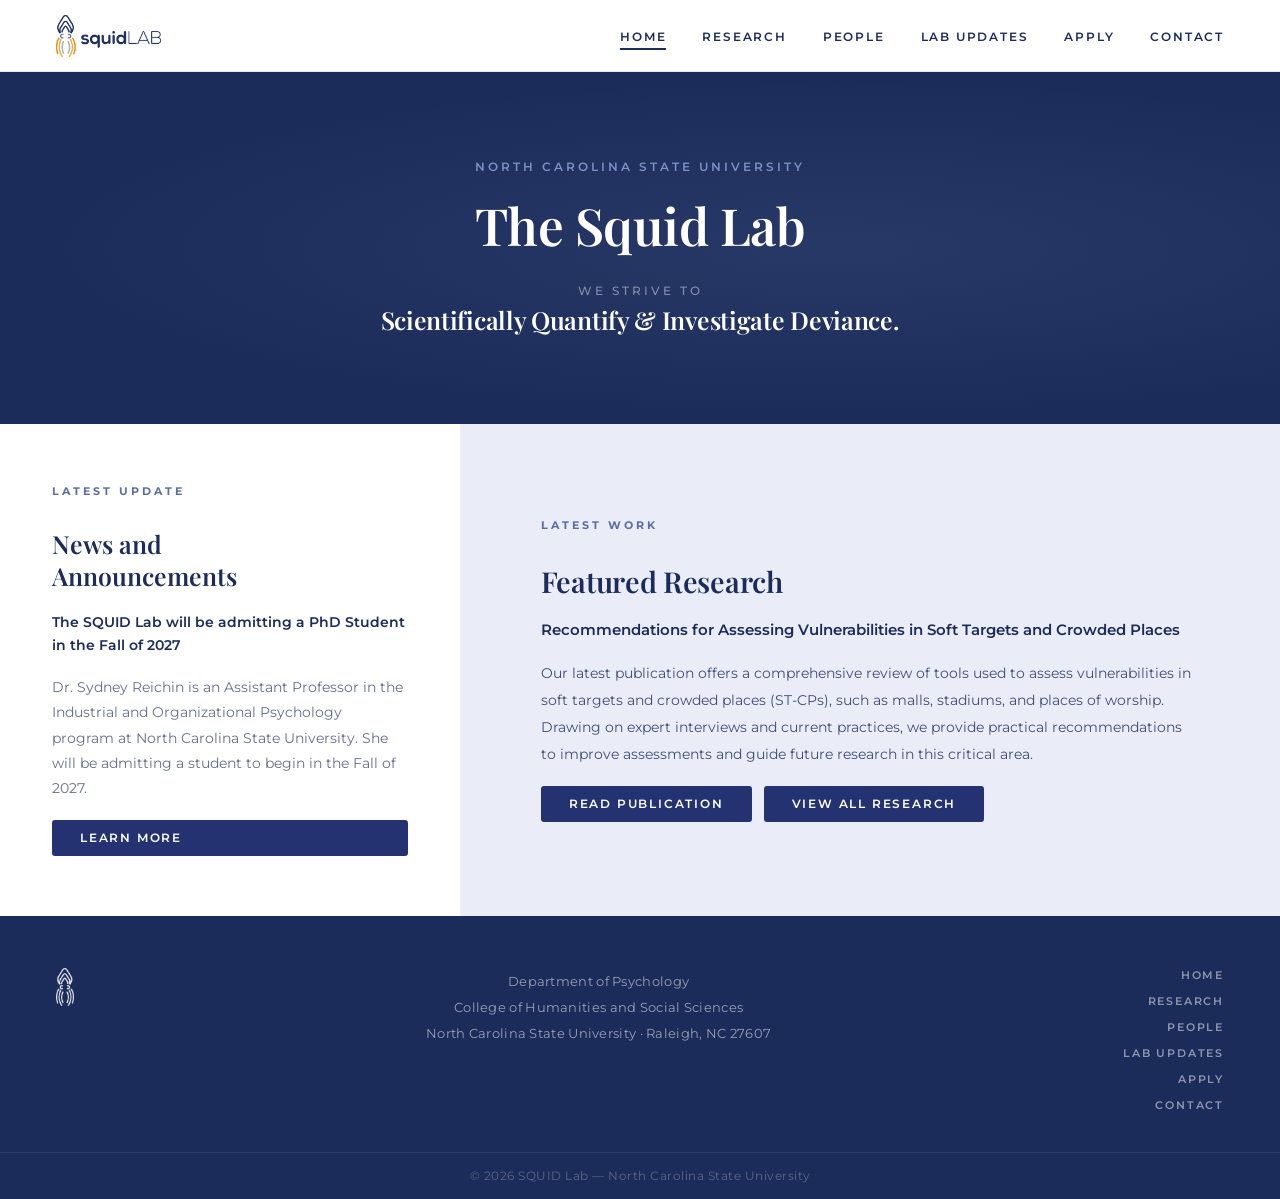
==== index.html @ 17d3351f "Elevate hero tagline: split-weight treatment with lead-in and bold statement Co-Authored-By: Claude " ====
<!DOCTYPE html>
<html lang="en">
<head>
  <meta charset="UTF-8" />
  <meta name="viewport" content="width=device-width, initial-scale=1.0" />
  <title>SQUID Lab</title>
  <link rel="stylesheet" href="css/style.css" />
</head>
<body>

  <!-- ── NAV ── -->
  <nav>
    <a href="index.html" class="nav-logo">
      <img src="files/logo-color.png" alt="SQUID Lab" class="nav-logo-img" />
    </a>
    <div class="hamburger" id="hamburger" onclick="toggleNav()">
      <span></span><span></span><span></span>
    </div>
    <ul class="nav-links" id="navLinks">
      <li><a href="index.html" class="active">Home</a></li>
      <li><a href="research.html">Research</a></li>
      <li><a href="people.html">People</a></li>
      <li><a href="updates.html">Lab Updates</a></li>
      <li><a href="application.html">Apply</a></li>
      <li><a href="contact.html">Contact</a></li>
    </ul>
  </nav>

  <!-- ── HERO ── -->
  <section class="hero">
    <div class="hero-content">
      <span class="hero-label">North Carolina State University</span>
      <h1>The Squid Lab</h1>
      <p class="hero-tagline"><span class="tagline-lead">We strive to</span><span class="tagline-statement">Scientifically Quantify &amp; Investigate Deviance.</span></p>
    </div>
  </section>

  <!-- ── NEWS + FEATURED RESEARCH ── -->
  <section class="home-split">

    <!-- News -->
    <div class="home-news">
      <span class="section-label">Latest Update</span>
      <h2>News and<br>Announcements</h2>

      <p class="ann-title">The SQUID Lab will be admitting a PhD Student in the Fall of 2027</p>

      <p class="ann-body">Dr. Sydney Reichin is an Assistant Professor in the Industrial and Organizational Psychology program at North Carolina State University. She will be admitting a student to begin in the Fall of 2027.</p>

      <a href="updates.html" class="btn btn-dark">Learn More</a>
    </div>

    <!-- Featured Research -->
    <div class="home-featured">
      <span class="section-label">Latest Work</span>
      <h2>Featured Research</h2>
      <h3>Recommendations for Assessing Vulnerabilities in Soft Targets and Crowded Places</h3>
      <p>Our latest publication offers a comprehensive review of tools used to assess vulnerabilities in soft targets and crowded places (ST-CPs), such as malls, stadiums, and places of worship. Drawing on expert interviews and current practices, we provide practical recommendations to improve assessments and guide future research in this critical area.</p>
      <div class="btn-group">
        <a href="https://www.tandfonline.com/doi/abs/10.1080/1057610X.2025.2488285" target="_blank" rel="noopener" class="btn btn-dark">Read Publication</a>
        <a href="research.html" class="btn btn-dark">View All Research</a>
      </div>
    </div>

  </section>

  <footer>
    <div class="footer-inner">
      <div class="footer-logo-wrap">
        <img src="files/logo-white.png" alt="SQUID Lab" />
      </div>
      <div class="footer-col-center">
        <p>Department of Psychology</p>
        <p>College of Humanities and Social Sciences</p>
        <p>North Carolina State University &middot; Raleigh, NC 27607</p>
      </div>
      <nav class="footer-nav">
        <a href="index.html">Home</a>
        <a href="research.html">Research</a>
        <a href="people.html">People</a>
        <a href="updates.html">Lab Updates</a>
        <a href="application.html">Apply</a>
        <a href="contact.html">Contact</a>
      </nav>
    </div>
    <div class="footer-bottom">
      <p>© 2026 SQUID Lab &mdash; North Carolina State University</p>
    </div>
  </footer>

  <script>
    function toggleNav() {
      document.getElementById('navLinks').classList.toggle('open');
    }
  </script>
</body>
</html>
---- css/style.css ----
@import url('https://fonts.googleapis.com/css2?family=Montserrat:ital,wght@0,300;0,400;0,500;0,600;0,700;0,800;1,300&family=Playfair+Display:wght@400;500;600;700&display=swap');

:root {
  --dark-navy:        #1c2c5a;
  --medium-navy:      #243272;
  --slate-blue:       #5c6ea0;
  --periwinkle:       #8ca0d8;
  --light-periwinkle: #b0bfe4;
  --very-light:       #eaecf8;
  --amber:            #c8891a;
  --orange:           #b85420;
  --off-white:        #f7f8fc;
  --white:            #ffffff;
  --serif:            'Playfair Display', Georgia, serif;
  --sans:             'Montserrat', sans-serif;
}

* { margin: 0; padding: 0; box-sizing: border-box; }
html { scroll-behavior: smooth; }

body {
  font-family: var(--sans);
  color: var(--dark-navy);
  -webkit-font-smoothing: antialiased;
}

/* ══════════════════════════════
   NAV
══════════════════════════════ */

body > nav {
  background: white;
  padding: 0 56px;
  display: flex;
  align-items: center;
  justify-content: space-between;
  height: 72px;
  position: sticky;
  top: 0;
  z-index: 200;
  border-bottom: 1px solid rgba(28,44,90,0.09);
}

.nav-logo {
  display: flex;
  align-items: center;
  text-decoration: none;
}

.nav-links {
  display: flex;
  gap: 36px;
  list-style: none;
  align-items: center;
}

.nav-links a {
  text-decoration: none;
  font-size: 0.72rem;
  font-weight: 600;
  letter-spacing: 1.8px;
  text-transform: uppercase;
  color: var(--dark-navy);
  padding-bottom: 4px;
  border-bottom: 2px solid transparent;
  transition: color 0.2s, border-color 0.2s;
}

.nav-links a:hover { color: var(--slate-blue); border-bottom-color: var(--slate-blue); }
.nav-links a.active { border-bottom-color: var(--dark-navy); }

.hamburger {
  display: none;
  flex-direction: column;
  gap: 5px;
  cursor: pointer;
  padding: 4px;
}

.hamburger span {
  display: block;
  width: 22px;
  height: 2px;
  background: var(--dark-navy);
  border-radius: 2px;
}

/* ══════════════════════════════
   SHARED UTILITIES
══════════════════════════════ */

.section-label {
  display: block;
  font-size: 0.68rem;
  font-weight: 700;
  letter-spacing: 3px;
  text-transform: uppercase;
  color: var(--slate-blue);
  margin-bottom: 12px;
}

.btn {
  display: inline-block;
  padding: 11px 28px;
  font-family: var(--sans);
  font-size: 0.74rem;
  font-weight: 600;
  letter-spacing: 1.8px;
  text-transform: uppercase;
  text-decoration: none;
  cursor: pointer;
  border: none;
  border-radius: 3px;
  transition: transform 0.18s, opacity 0.18s, background 0.18s;
}

.btn:hover { transform: translateY(-2px); opacity: 0.88; }

.btn-outline-white {
  border: 1.5px solid rgba(255,255,255,0.6);
  color: white;
  background: transparent;
  border-radius: 3px;
}

.btn-outline-white:hover { background: rgba(255,255,255,0.1); opacity: 1; }

.btn-dark  { background: var(--medium-navy); color: white; }
.btn-slate { background: var(--slate-blue);  color: white; }
.btn-navy  { background: var(--dark-navy);   color: white; }

.btn-group { display: flex; gap: 12px; flex-wrap: wrap; }

/* ══════════════════════════════
   FOOTER
══════════════════════════════ */

footer { background: var(--dark-navy); }

.footer-inner {
  display: flex;
  align-items: flex-start;
  justify-content: space-between;
  padding: 52px 56px 40px;
  gap: 40px;
  border-bottom: 1px solid rgba(255,255,255,0.08);
}

.footer-logo-wrap img { height: 38px; width: auto; opacity: 0.88; }

.footer-col-center { text-align: center; }

.footer-col-center p {
  color: rgba(255,255,255,0.55);
  font-size: 0.82rem;
  line-height: 2;
  letter-spacing: 0.3px;
}

.footer-nav {
  display: flex;
  flex-direction: column;
  gap: 12px;
  align-items: flex-end;
}

.footer-nav a {
  color: rgba(255,255,255,0.5);
  font-size: 0.7rem;
  font-weight: 600;
  letter-spacing: 1.8px;
  text-transform: uppercase;
  text-decoration: none;
  transition: color 0.18s;
}

.footer-nav a:hover { color: var(--periwinkle); }

.footer-bottom {
  text-align: center;
  padding: 16px 56px;
  color: rgba(255,255,255,0.28);
  font-size: 0.72rem;
  letter-spacing: 0.5px;
}

/* ══════════════════════════════
   HOME — HERO
══════════════════════════════ */

.hero {
  background: var(--dark-navy);
  min-height: 340px;
  display: flex;
  align-items: center;
  justify-content: center;
  padding: 88px 40px;
  position: relative;
  overflow: hidden;
}

.hero::before {
  content: '';
  position: absolute;
  inset: 0;
  background: radial-gradient(ellipse at 65% 50%, rgba(140,160,216,0.1) 0%, transparent 68%);
  pointer-events: none;
}

.hero-content {
  text-align: center;
  max-width: 700px;
  position: relative;
  z-index: 1;
}

.hero-label {
  display: block;
  font-size: 0.72rem;
  font-weight: 600;
  letter-spacing: 3px;
  text-transform: uppercase;
  color: var(--periwinkle);
  opacity: 0.85;
  margin-bottom: 22px;
}

.hero-content h1 {
  font-family: var(--serif);
  color: white;
  font-size: 3.2rem;
  font-weight: 600;
  line-height: 1.15;
  margin-bottom: 28px;
  letter-spacing: -0.5px;
}

.hero-divider {
  width: 48px;
  height: 1px;
  background: var(--periwinkle);
  margin: 0 auto 28px;
  opacity: 0.5;
}

.hero-tagline {
  margin-top: 24px;
  display: flex;
  flex-direction: column;
  align-items: center;
  gap: 6px;
}

.tagline-lead {
  font-size: 0.78rem;
  font-weight: 500;
  letter-spacing: 3px;
  text-transform: uppercase;
  color: rgba(255,255,255,0.45);
}

.tagline-statement {
  font-family: var(--serif);
  font-size: 1.55rem;
  font-weight: 600;
  color: white;
  letter-spacing: -0.3px;
  line-height: 1.3;
}

.squid-letter {
  color: var(--amber);
  font-weight: 700;
}

/* ── HOME SPLIT ── */

.home-split { display: flex; min-height: 420px; }

.home-news {
  background: white;
  color: var(--dark-navy);
  width: 36%;
  padding: 60px 52px;
  display: flex;
  flex-direction: column;
  gap: 18px;
  border-right: 1px solid rgba(28,44,90,0.07);
}

.home-news-logo { margin-bottom: 6px; }

.home-news h2 {
  font-family: var(--serif);
  font-size: 1.55rem;
  font-weight: 600;
  line-height: 1.3;
  color: var(--dark-navy);
}

.home-news .ann-label {
  font-size: 0.68rem;
  font-weight: 700;
  letter-spacing: 2.5px;
  text-transform: uppercase;
  color: var(--slate-blue);
  margin-bottom: -6px;
}

.home-news .ann-title {
  font-size: 0.9rem;
  font-weight: 600;
  line-height: 1.6;
  color: var(--dark-navy);
}

.home-news .ann-body {
  font-size: 0.86rem;
  line-height: 1.85;
  opacity: 0.68;
  color: var(--dark-navy);
}

.home-featured {
  background: var(--very-light);
  width: 64%;
  padding: 60px 80px;
  display: flex;
  flex-direction: column;
  gap: 18px;
  justify-content: center;
}

.home-featured h2 {
  font-family: var(--serif);
  font-size: 1.8rem;
  font-weight: 600;
  color: var(--dark-navy);
  letter-spacing: -0.3px;
}

.home-featured h3 {
  font-size: 0.96rem;
  font-weight: 600;
  color: var(--dark-navy);
  line-height: 1.55;
}

.home-featured p {
  font-size: 0.9rem;
  color: var(--dark-navy);
  line-height: 1.88;
  opacity: 0.82;
}

/* ══════════════════════════════
   PAGE BANNERS
══════════════════════════════ */

.page-banner {
  padding: 76px 40px;
  text-align: center;
  position: relative;
  overflow: hidden;
}

.page-banner::after {
  content: attr(data-word);
  position: absolute;
  font-family: var(--serif);
  font-size: 11rem;
  font-weight: 700;
  color: rgba(255,255,255,0.07);
  bottom: -20px;
  right: -10px;
  line-height: 1;
  user-select: none;
  pointer-events: none;
  white-space: nowrap;
  letter-spacing: -4px;
}

.page-banner h1 {
  font-family: var(--serif);
  color: white;
  font-size: 2.6rem;
  font-weight: 600;
  letter-spacing: -0.3px;
  position: relative;
  z-index: 1;
}

.banner-slate { background: var(--slate-blue); }
.banner-navy  { background: var(--dark-navy); }

.banner-sub {
  color: rgba(255,255,255,0.75);
  font-size: 0.88rem;
  line-height: 1.8;
  max-width: 580px;
  margin: 16px auto 0;
  position: relative;
  z-index: 1;
}

/* ── BACK TO TOP ── */
.back-to-top {
  position: fixed;
  bottom: 32px;
  right: 32px;
  width: 44px;
  height: 44px;
  border-radius: 50%;
  background: var(--dark-navy);
  color: white;
  border: none;
  cursor: pointer;
  font-size: 1.2rem;
  display: flex;
  align-items: center;
  justify-content: center;
  box-shadow: 0 4px 16px rgba(28,44,90,0.25);
  opacity: 0;
  pointer-events: none;
  transition: opacity 0.3s, transform 0.3s;
  z-index: 200;
}
.back-to-top.visible {
  opacity: 1;
  pointer-events: auto;
}
.back-to-top:hover { transform: translateY(-3px); }

/* ══════════════════════════════
   PEOPLE PAGE
══════════════════════════════ */

.team-section {
  background: var(--very-light);
  padding: 84px 80px;
}

.team-member {
  display: flex;
  gap: 72px;
  align-items: flex-start;
  max-width: 980px;
  margin: 0 auto;
}

.member-photo-wrap {
  display: flex;
  flex-direction: column;
  align-items: center;
  gap: 28px;
  min-width: 260px;
  width: 260px;
}

.member-photo {
  width: 260px;
  height: 260px;
  border-radius: 50%;
  background: var(--slate-blue);
  overflow: hidden;
  box-shadow: 0 12px 40px rgba(28,44,90,0.18);
}

.member-photo img {
  width: 100%;
  height: 100%;
  object-fit: cover;
  object-position: top;
}

.member-info {
  flex: 1;
  padding-top: 8px;
}

.member-name {
  font-family: var(--serif);
  font-size: 1.6rem;
  font-weight: 600;
  color: var(--dark-navy);
  margin-bottom: 6px;
  letter-spacing: -0.2px;
}

.member-role {
  display: inline-block;
  font-size: 0.68rem;
  font-weight: 700;
  letter-spacing: 2px;
  text-transform: uppercase;
  color: white;
  background: var(--slate-blue);
  padding: 4px 14px;
  border-radius: 20px;
  margin-bottom: 26px;
}

.member-role.role-director {
  background: var(--amber);
}

.member-role.role-student {
  background: var(--periwinkle);
}

.member-bio {
  font-size: 0.92rem;
  line-height: 1.92;
  color: var(--dark-navy);
  opacity: 0.82;
  margin-bottom: 32px;
  max-width: 520px;
}

/* space between team members */
.team-member + .team-member {
  margin-top: 80px;
  padding-top: 80px;
  border-top: 1px solid rgba(28,44,90,0.12);
}

/* ══════════════════════════════
   LAB UPDATES PAGE
══════════════════════════════ */

.updates-section {
  background: var(--very-light);
  padding: 72px 40px 96px;
}

.updates-inner {
  max-width: 780px;
  margin: 0 auto;
}

/* ── NEWS CARD ── */
.update-item {
  background: white;
  border-radius: 6px;
  border-top: 4px solid var(--periwinkle);

  box-shadow: 0 2px 20px rgba(28,44,90,0.07);
  padding: 40px 48px;
  margin-bottom: 28px;
  transition: box-shadow 0.22s, transform 0.22s;
}

.update-item:hover {
  box-shadow: 0 8px 36px rgba(28,44,90,0.12);
  transform: translateY(-3px);
}

.update-item.update-welcome  { border-top-color: var(--periwinkle); }
.update-item.update-news     { border-top-color: var(--amber); }
.update-item.update-pub      { border-top-color: var(--slate-blue); }

.update-date {
  display: inline-block;
  font-size: 0.68rem;
  font-weight: 700;
  letter-spacing: 2px;
  text-transform: uppercase;
  color: var(--slate-blue);
  background: var(--very-light);
  padding: 4px 14px;
  border-radius: 20px;
  margin-bottom: 22px;
}

.update-body {
  display: flex;
  gap: 32px;
  align-items: flex-start;
}

.update-photo-wrap { flex-shrink: 0; }

.update-photo {
  width: 120px;
  height: 120px;
  border-radius: 50%;
  overflow: hidden;
  box-shadow: 0 4px 16px rgba(28,44,90,0.14);
}

.update-photo img {
  width: 100%;
  height: 100%;
  object-fit: cover;
  object-position: top;
}

.update-text { flex: 1; }

.update-text h2 {
  font-family: var(--serif);
  font-size: 1.35rem;
  font-weight: 600;
  color: var(--dark-navy);
  margin-bottom: 12px;
  letter-spacing: -0.2px;
}

.update-text p {
  font-size: 0.9rem;
  line-height: 1.88;
  color: var(--dark-navy);
  opacity: 0.8;
}

/* ══════════════════════════════
   RESEARCH PAGE
══════════════════════════════ */

.research-focus { display: flex; min-height: 340px; }

.research-focus-left { display: none; }

.research-focus-right {
  background: var(--very-light);
  color: var(--dark-navy);
  width: 100%;
  padding: 72px 80px;
  display: flex;
  flex-direction: column;
  justify-content: center;
  gap: 18px;
}

.research-focus-right .section-label { color: var(--slate-blue); opacity: 0.85; }

.research-focus-squid {
  font-style: italic;
  opacity: 0.65;
  border-left: 2px solid var(--slate-blue);
  padding-left: 20px;
  margin-bottom: 4px;
}

.research-focus-right h2 {
  font-family: var(--serif);
  font-size: 1.55rem;
  font-weight: 600;
  letter-spacing: -0.2px;
  color: var(--dark-navy);
}

.research-focus-right p {
  font-size: 0.92rem;
  line-height: 1.88;
  opacity: 0.85;
}

.research-streams {
  list-style: none;
  display: flex;
  flex-direction: column;
  gap: 8px;
  margin-top: 4px;
}

.research-streams li {
  font-family: var(--serif);
  font-size: 1.1rem;
  font-weight: 600;
  color: var(--dark-navy);
  padding: 14px 0 14px 22px;
  border-left: 3px solid var(--slate-blue);
  letter-spacing: -0.2px;
  line-height: 1.3;
  transition: border-color 0.2s, padding-left 0.2s;
}

/* Color-code each stream to match its panel below */
.research-streams li:nth-child(1) { border-left-color: var(--amber); }
.research-streams li:nth-child(2) { border-left-color: var(--orange); }
.research-streams li:nth-child(3) { border-left-color: var(--slate-blue); }

.research-streams li:hover {
  padding-left: 28px;
}
.research-streams li:nth-child(1):hover { border-left-color: var(--amber); }
.research-streams li:nth-child(2):hover { border-left-color: var(--orange); }
.research-streams li:nth-child(3):hover { border-left-color: var(--slate-blue); }

.research-streams li a {
  color: inherit;
  text-decoration: none;
  display: block;
}

.research-streams li.stream-active {
  padding-left: 28px;
  opacity: 1;
}

.research-streams li:not(.stream-active) {
  opacity: 0.65;
  transition: opacity 0.3s, border-color 0.2s, padding-left 0.2s;
}

/* ── STREAM SECTIONS (diagonal overlap) ── */

.stream {
  position: relative;
  overflow: hidden;
}

/* Image fills the entire section as background */
.stream-img {
  position: absolute;
  inset: 0;
  z-index: 0;
}

.stream-img img {
  position: absolute;
  inset: 0;
  width: 100%;
  height: 100%;
  object-fit: cover;
}

/* Content overlaps the art with a diagonal left edge */
.stream-content {
  position: relative;
  z-index: 1;
  width: 82%;
  margin-left: 18%;
  padding: 68px 68px 68px 140px;
  min-height: 460px;
  clip-path: polygon(8% 0, 100% 0, 100% 100%, 0 100%);
  display: flex;
  flex-direction: column;
  justify-content: center;
  gap: 6px;
}

/* Accent color left panels — art replaced by structural color blocks */
.stream-amber .stream-img  { background: var(--amber); }
.stream-orange .stream-img { background: var(--orange); }
.stream-blue   .stream-img { background: var(--slate-blue); }

/* Hide artwork images */
.stream-img img { display: none; }

/* Faint Roman numerals as editorial decoration */
.stream-amber  .stream-img::before { content: "I"; }
.stream-orange .stream-img::before { content: "II"; }
.stream-blue   .stream-img::before { content: "III"; }

.stream-amber  .stream-img::before,
.stream-orange .stream-img::before,
.stream-blue   .stream-img::before {
  position: absolute;
  font-family: var(--serif);
  font-size: 5rem;
  font-weight: 700;
  color: rgba(255,255,255,0.35);
  top: 50%;
  left: 11%;
  transform: translate(-50%, -50%);
  line-height: 1;
  user-select: none;
  pointer-events: none;
}

/* Content panels: clean white, dark navy headings */
.stream-amber  .stream-content,
.stream-orange .stream-content,
.stream-blue   .stream-content { background: white; }

.stream-content h2 {
  font-family: var(--serif);
  font-size: 1.5rem;
  font-weight: 600;
  color: var(--dark-navy);
  letter-spacing: -0.2px;
  margin-bottom: 6px;
}

.stream-content .stream-desc {
  font-size: 0.9rem;
  line-height: 1.88;
  color: var(--dark-navy);
  opacity: 0.85;
  margin-bottom: 18px;
}

.pub-list-label {
  font-size: 0.66rem;
  font-weight: 700;
  letter-spacing: 2.5px;
  text-transform: uppercase;
  color: var(--dark-navy);
  opacity: 0.55;
  margin-bottom: 10px;
}

.pub-item {
  padding: 10px 0;
  border-top: 1px solid rgba(28,44,90,0.18);
}

.pub-item:last-child { border-bottom: 1px solid rgba(28,44,90,0.18); }

.pub-title {
  display: block;
  font-size: 0.88rem;
  font-weight: 600;
  color: var(--dark-navy);
  text-decoration: none;
  line-height: 1.55;
  margin-bottom: 4px;
  transition: opacity 0.15s;
}

.pub-title:hover { opacity: 0.6; text-decoration: underline; }

.pub-authors {
  display: block;
  font-size: 0.8rem;
  color: var(--dark-navy);
  line-height: 1.5;
  opacity: 0.65;
  font-style: italic;
}

.pub-authors .highlight {
  font-weight: 700;
  font-style: normal;
  opacity: 1;
  color: var(--slate-blue);
}

/* ── POSTER CAROUSEL ── */

.poster-carousel {
  display: flex;
  align-items: center;
  gap: 20px;
  max-width: 820px;
  margin: 0 auto 16px;
  width: 100%;
}

.carousel-viewport {
  overflow: hidden;
  flex: 1;
}

.carousel-track {
  display: flex;
  transition: transform 0.4s cubic-bezier(0.25, 0.46, 0.45, 0.94);
}

.carousel-slide {
  min-width: 100%;
  display: flex;
  justify-content: center;
  align-items: center;
}

.carousel-slide a { display: block; width: 100%; text-decoration: none; }

.carousel-slide img {
  width: 100%;
  height: auto;
  max-height: 540px;
  object-fit: contain;
  display: block;
  transition: opacity 0.2s;
}

.carousel-slide a:hover img { opacity: 0.88; }

.carousel-btn {
  background: var(--dark-navy);
  color: white;
  border: none;
  width: 48px;
  height: 48px;
  border-radius: 50%;
  font-size: 1.6rem;
  cursor: pointer;
  flex-shrink: 0;
  display: flex;
  align-items: center;
  justify-content: center;
  transition: background 0.18s, transform 0.15s;
  padding-bottom: 2px;
}

.carousel-btn:hover { background: var(--medium-navy); transform: scale(1.06); }

.carousel-dots {
  display: flex;
  justify-content: center;
  gap: 8px;
  margin-bottom: 10px;
}

.carousel-dot {
  width: 8px;
  height: 8px;
  border-radius: 50%;
  background: rgba(28,44,90,0.22);
  border: none;
  cursor: pointer;
  padding: 0;
  transition: background 0.2s;
}

.carousel-dot.active { background: var(--dark-navy); }

.carousel-hint {
  font-size: 0.78rem;
  color: var(--dark-navy);
  opacity: 0.5;
  font-style: italic;
  margin-bottom: 52px;
}

/* ── INSIDE THE LAB ── */

.inside-lab {
  background: var(--very-light);
  padding: 84px 80px;
  text-align: center;
}

.inside-lab h2 {
  font-family: var(--serif);
  font-size: 2rem;
  font-weight: 600;
  color: var(--dark-navy);
  margin-bottom: 56px;
  letter-spacing: -0.3px;
}

.inside-lab-item {
  flex: 1;
  min-width: 260px;
  max-width: 420px;
}

.inside-lab-item .lab-img {
  width: 100%;
  height: 280px;
  background: var(--slate-blue);
  display: flex;
  align-items: center;
  justify-content: center;
  overflow: hidden;
  margin-bottom: 12px;
}

.inside-lab-item .lab-img img {
  width: 100%;
  height: 100%;
  object-fit: cover;
  transition: transform 0.3s ease;
}

.inside-lab-item .lab-img.clickable { cursor: pointer; }
.inside-lab-item a:hover .lab-img img { transform: scale(1.03); }

.inside-lab-team { display: flex; justify-content: center; }
.inside-lab-team .inside-lab-item { max-width: 620px; width: 100%; }
.inside-lab-team .lab-img {
  height: 380px;
  box-shadow: 0 12px 40px rgba(28,44,90,0.13);
}

.inside-lab-item p {
  font-size: 0.78rem;
  color: var(--dark-navy);
  opacity: 0.55;
  margin-top: 10px;
  font-style: italic;
}

/* ══════════════════════════════
   APPLICATION PAGE
══════════════════════════════ */

.app-header {
  background: var(--dark-navy);
  padding: 72px 40px 88px;
  text-align: center;
  position: relative;
  overflow: hidden;
}

.app-header::before {
  content: '';
  position: absolute;
  inset: 0;
  background: radial-gradient(ellipse at 50% 110%, rgba(140,160,216,0.08) 0%, transparent 65%);
  pointer-events: none;
}

.app-header::after {
  content: attr(data-word);
  position: absolute;
  font-family: var(--serif);
  font-size: 11rem;
  font-weight: 700;
  color: rgba(255,255,255,0.07);
  bottom: 0;
  right: -10px;
  line-height: 1;
  user-select: none;
  pointer-events: none;
  white-space: nowrap;
  letter-spacing: -4px;
}

.app-header h1,
.app-header p,
.app-header-logo { position: relative; z-index: 1; }

.app-header-logo {
  display: flex;
  align-items: center;
  justify-content: center;
  margin-bottom: 32px;
  position: relative;
  z-index: 1;
}

.app-header h1 {
  font-family: var(--serif);
  color: white;
  font-size: 2.6rem;
  font-weight: 600;
  margin-bottom: 20px;
  position: relative;
  z-index: 1;
  letter-spacing: -0.3px;
}

.app-header p {
  color: rgba(255,255,255,0.78);
  font-size: 0.93rem;
  line-height: 1.85;
  max-width: 540px;
  margin: 0 auto;
  position: relative;
  z-index: 1;
}

.app-wave { display: block; width: 100%; background: transparent; line-height: 0; }
.app-wave svg { display: block; width: 100%; }

.app-form-section {
  background: var(--very-light);
  padding: 68px 40px 100px;
}

.app-form {
  max-width: 620px;
  margin: 0 auto;
  background: white;
  padding: 52px 60px;
  box-shadow: 0 4px 48px rgba(28,44,90,0.07);
}

.form-row-2 { display: flex; gap: 20px; }
.form-row-2 .form-group { flex: 1; }

.form-group { margin-bottom: 22px; }

.form-group label.field-label {
  display: block;
  font-size: 0.75rem;
  font-weight: 600;
  letter-spacing: 1px;
  text-transform: uppercase;
  color: var(--dark-navy);
  margin-bottom: 8px;
  opacity: 0.65;
}

.form-group input[type="text"],
.form-group input[type="email"],
.form-group textarea {
  width: 100%;
  padding: 10px 14px;
  border: 1px solid rgba(28,44,90,0.15);
  border-radius: 2px;
  background: var(--off-white);
  font-family: var(--sans);
  font-size: 0.9rem;
  color: var(--dark-navy);
  outline: none;
  transition: border-color 0.2s, background 0.2s;
}

.form-group input[type="text"]:focus,
.form-group input[type="email"]:focus,
.form-group textarea:focus {
  border-color: var(--slate-blue);
  background: white;
}

.form-group textarea { min-height: 100px; resize: vertical; }

.options-list { list-style: none; display: flex; flex-direction: column; gap: 10px; margin-top: 6px; }

.options-list li label {
  display: flex;
  align-items: center;
  gap: 10px;
  font-size: 0.88rem;
  cursor: pointer;
  font-weight: 400;
}

.options-list input[type="radio"],
.options-list input[type="checkbox"] {
  width: 15px;
  height: 15px;
  cursor: pointer;
  accent-color: var(--dark-navy);
  flex-shrink: 0;
}

.form-note { font-size: 0.86rem; color: var(--dark-navy); line-height: 1.72; margin-bottom: 14px; opacity: 0.82; }
.required-note { font-size: 0.74rem; opacity: 0.45; margin-bottom: 32px; }

.btn-submit {
  width: 100%;
  padding: 14px;
  background: var(--dark-navy);
  color: white;
  border: none;
  border-radius: 3px;
  font-family: var(--sans);
  font-size: 0.76rem;
  font-weight: 600;
  letter-spacing: 2px;
  text-transform: uppercase;
  cursor: pointer;
  margin-top: 28px;
  transition: background 0.2s, transform 0.15s;
}

.btn-submit:hover { background: var(--medium-navy); transform: translateY(-1px); }

.form-success {
  text-align: center;
  padding: 60px 40px;
  font-family: var(--serif);
  font-size: 1.4rem;
  color: var(--dark-navy);
}
.form-success p { margin-top: 12px; font-family: var(--sans); font-size: 0.88rem; color: var(--slate-blue); }

/* ══════════════════════════════
   CONTACT PAGE
══════════════════════════════ */

.contact-banner {
  background: var(--dark-navy);
  padding: 80px 40px;
  display: flex;
  align-items: center;
  justify-content: center;
  min-height: 240px;
  position: relative;
  overflow: hidden;
}

.contact-banner::before {
  content: '';
  position: absolute;
  inset: 0;
  background: radial-gradient(ellipse at 40% 50%, rgba(140,160,216,0.07) 0%, transparent 65%);
  pointer-events: none;
}

.contact-banner::after {
  content: 'CONTACT';
  position: absolute;
  font-family: var(--serif);
  font-size: 11rem;
  font-weight: 700;
  color: rgba(255,255,255,0.07);
  bottom: -20px;
  right: -10px;
  line-height: 1;
  user-select: none;
  pointer-events: none;
  white-space: nowrap;
  letter-spacing: -4px;
}

.contact-banner-inner {
  text-align: center;
  position: relative;
  z-index: 1;
}

.contact-banner-inner h1 {
  font-family: var(--serif);
  color: white;
  font-size: 2.8rem;
  font-weight: 600;
  letter-spacing: -0.3px;
}

.contact-body {
  background: var(--very-light);
  padding: 84px 108px;
  display: flex;
  gap: 88px;
  align-items: flex-start;
}

.contact-info { flex: 0 0 280px; }

.contact-info h2 {
  font-family: var(--serif);
  font-size: 1.45rem;
  font-weight: 600;
  color: var(--dark-navy);
  margin-bottom: 20px;
  letter-spacing: -0.2px;
}

.contact-info p {
  font-size: 0.9rem;
  line-height: 1.95;
  color: var(--dark-navy);
  opacity: 0.78;
}

.contact-form { flex: 1; }

.contact-form-row { display: flex; gap: 24px; margin-bottom: 24px; }

.contact-field {
  flex: 1;
  border: none;
  border-bottom: 1.5px solid rgba(28,44,90,0.2);
  background: transparent;
  font-family: var(--sans);
  font-size: 0.9rem;
  color: var(--dark-navy);
  padding: 10px 0;
  outline: none;
  width: 100%;
  transition: border-color 0.2s;
}

.contact-field:focus { border-bottom-color: var(--dark-navy); }

.contact-field::placeholder { color: rgba(28,44,90,0.38); font-size: 0.86rem; }

.contact-field.full { width: 100%; display: block; margin-bottom: 24px; }

.contact-field.textarea {
  resize: vertical;
  min-height: 110px;
  border-bottom: 1.5px solid rgba(28,44,90,0.2);
}

.btn-send {
  width: 100%;
  padding: 14px;
  background: var(--dark-navy);
  color: white;
  border: none;
  border-radius: 3px;
  font-family: var(--sans);
  font-size: 0.76rem;
  font-weight: 600;
  letter-spacing: 2px;
  text-transform: uppercase;
  cursor: pointer;
  margin-top: 12px;
  transition: background 0.2s, transform 0.15s;
}

.btn-send:hover { background: var(--medium-navy); transform: translateY(-1px); }

/* ══════════════════════════════
   LOGO IMAGES
══════════════════════════════ */

.squid-icon { width: 28px; height: 32px; flex-shrink: 0; }
.nav-logo-img { height: 42px; width: auto; }
.home-news-logo .nav-logo-img { height: 50px; }
.app-header-logo .nav-logo-img { height: 58px; }

/* ══════════════════════════════
   RESPONSIVE
══════════════════════════════ */

@media (max-width: 900px) {
  body > nav { padding: 0 24px; height: 64px; }

  .nav-links {
    display: none;
    flex-direction: column;
    position: absolute;
    top: 64px; left: 0; right: 0;
    background: white;
    padding: 24px;
    gap: 20px;
    border-bottom: 1px solid rgba(28,44,90,0.1);
    box-shadow: 0 4px 16px rgba(0,0,0,0.07);
  }

  .nav-links.open { display: flex; }
  .hamburger { display: flex; }

  .hero { padding: 64px 28px; min-height: unset; }
  .hero-content h1 { font-size: 2.1rem; }

  .home-split { flex-direction: column; }
  .home-news, .home-featured { width: 100%; }
  .home-news { padding: 44px 28px; }
  .home-featured { padding: 44px 28px; }

  .update-body { flex-direction: column; align-items: center; }
  .update-photo-wrap { align-self: center; }

  .team-section { padding: 48px 24px; }
  .team-member { flex-direction: column; gap: 28px; }
  .member-photo-wrap { width: 100%; min-width: unset; }
  .member-photo { width: 220px; height: 220px; }

  .research-focus { flex-direction: column; }
  .research-focus-left { display: none; }
  .research-focus-right { width: 100%; padding: 48px 28px; }

  /* On mobile: stack image above content, remove clip-path */
  .stream { display: flex; flex-direction: column; }
  .stream-img {
    position: relative;
    inset: auto;
    width: 100%;
    height: 260px;
  }
  .stream-img img { position: absolute; inset: 0; }
  .stream-content {
    width: 100%;
    margin-left: 0;
    padding: 40px 28px;
    min-height: unset;
    clip-path: none;
  }

  .inside-lab { padding: 48px 24px; }

  .app-form { padding: 36px 24px; }
  .app-form-section { padding: 44px 16px 72px; }

  .contact-body { flex-direction: column; padding: 48px 28px; gap: 40px; }
  .contact-info { flex: unset; }
  .contact-banner { padding: 56px 28px; }
  .contact-banner-inner h1 { font-size: 2rem; }

  .page-banner { padding: 56px 28px; }
  .page-banner h1 { font-size: 1.9rem; }

  .footer-inner {
    flex-direction: column;
    align-items: center;
    text-align: center;
    padding: 40px 24px 28px;
    gap: 28px;
  }

  .footer-nav { align-items: center; flex-direction: row; flex-wrap: wrap; justify-content: center; gap: 16px; }
  .footer-bottom { padding: 14px 24px; }
}
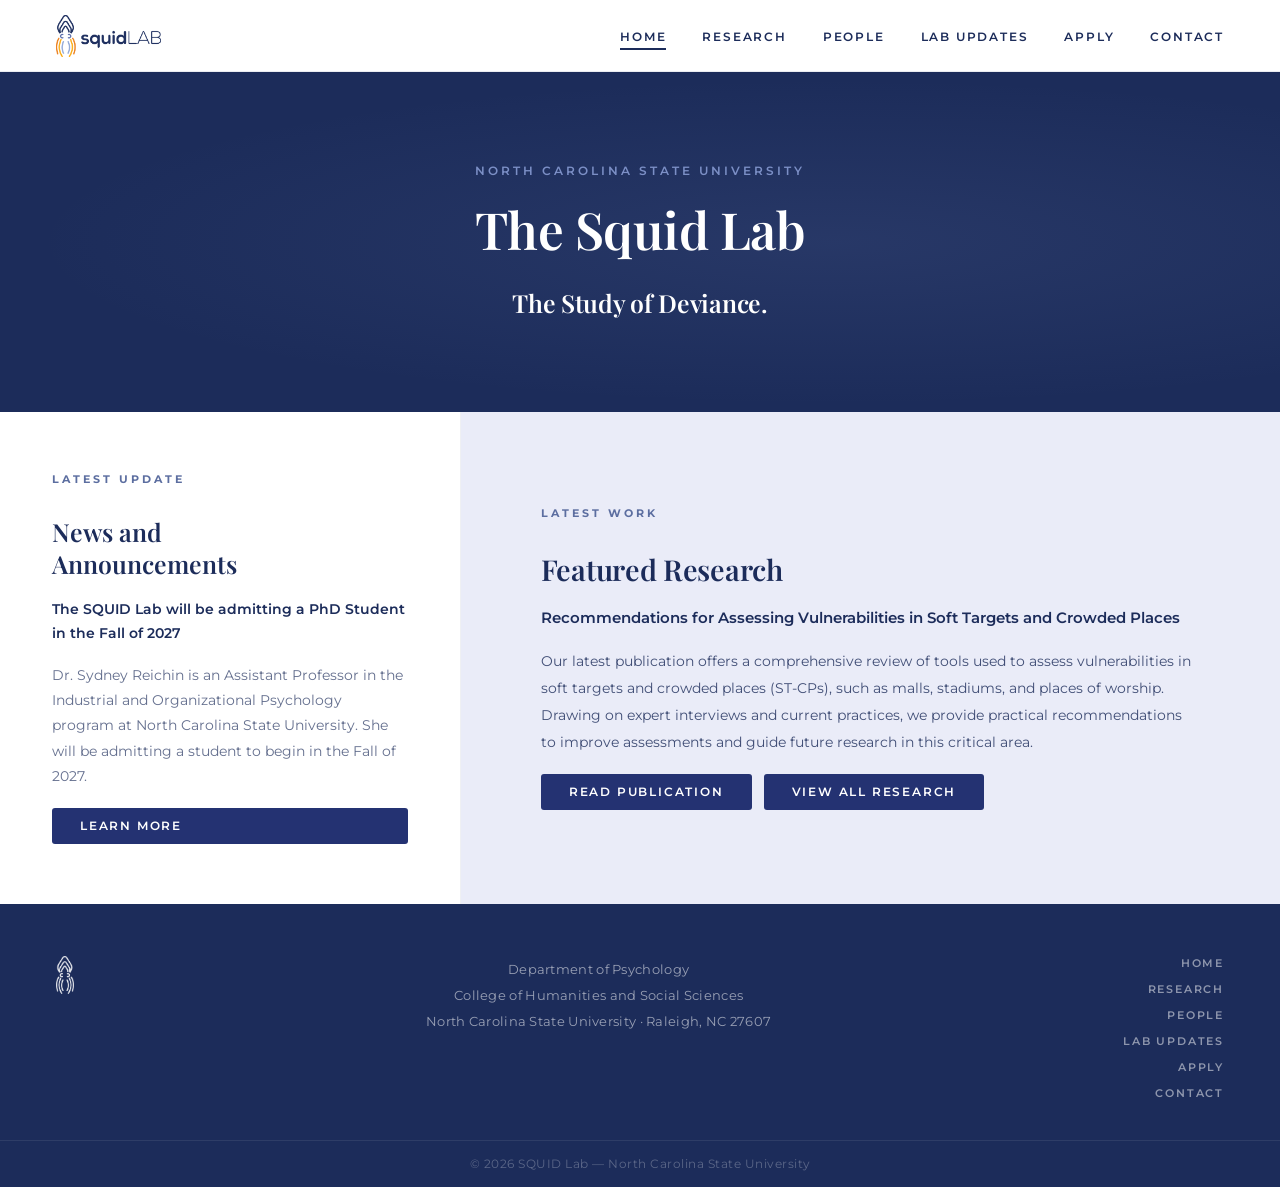
==== commit d1b90273: "De-cornify: clean tagline, remove squid blurb, freshen contact header - Hero tagline: 'The Study of " ====
--- a/index.html
+++ b/index.html
@@ -31,7 +31,7 @@
     <div class="hero-content">
       <span class="hero-label">North Carolina State University</span>
       <h1>The Squid Lab</h1>
-      <p class="hero-tagline"><span class="tagline-lead">We strive to</span><span class="tagline-statement">Scientifically Quantify &amp; Investigate Deviance.</span></p>
+      <p class="hero-tagline"><span class="tagline-statement">The Study of Deviance.</span></p>
     </div>
   </section>
 
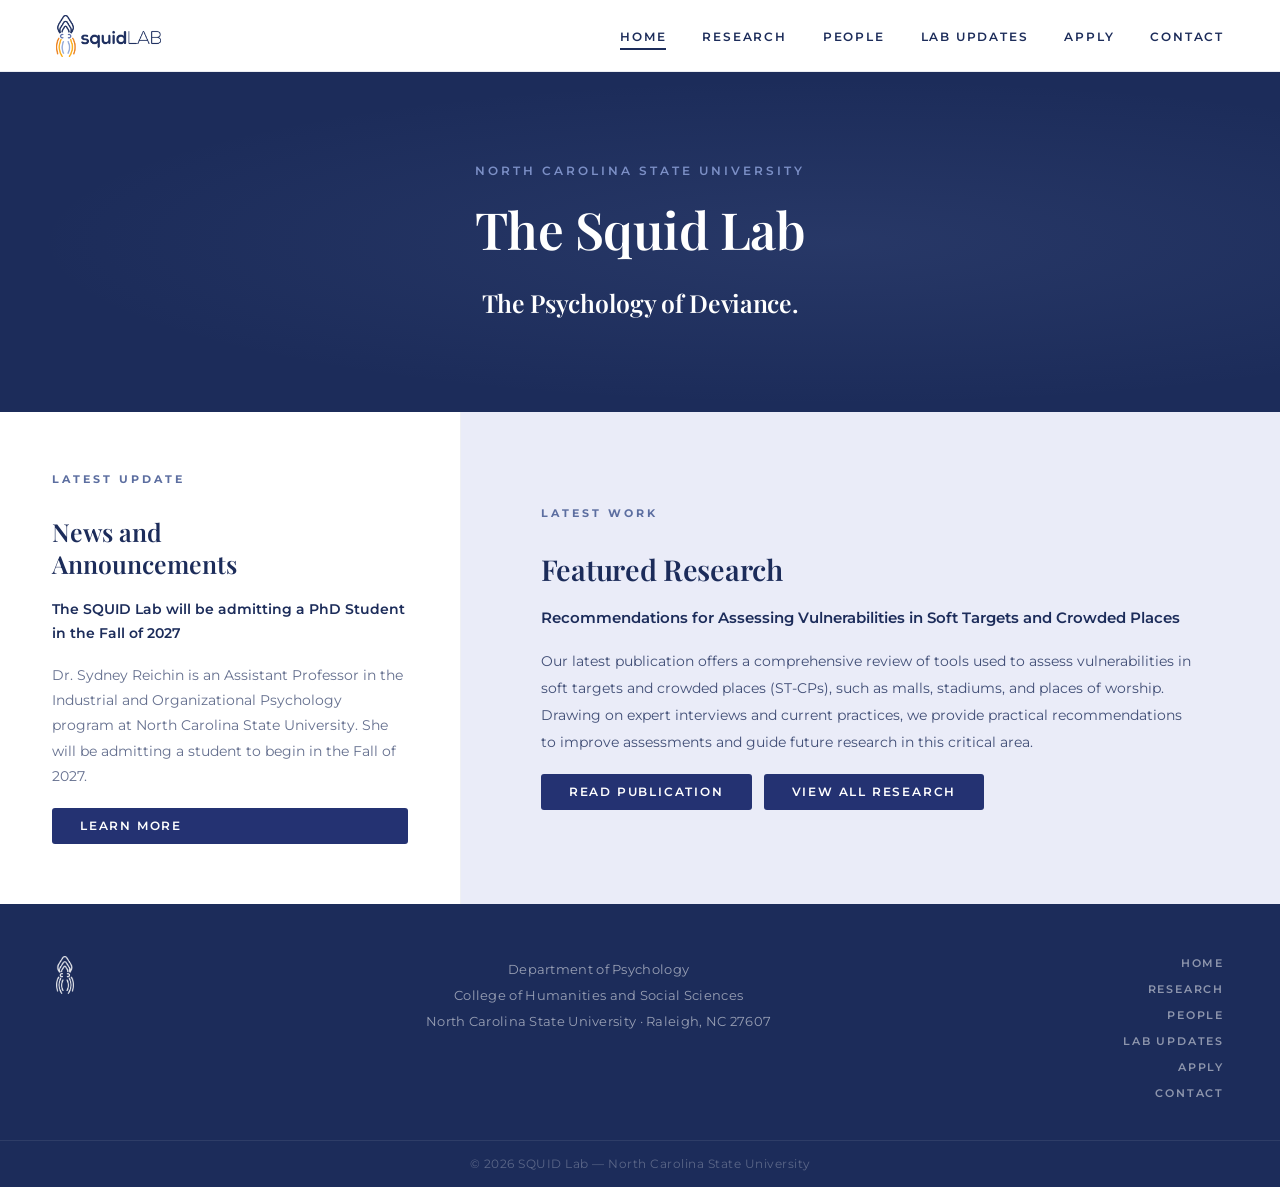
==== commit 1c91765e: "Update hero tagline to 'The Psychology of Deviance.' Co-Authored-By: Claude Sonnet 4.6 <noreply@anth" ====
--- a/index.html
+++ b/index.html
@@ -31,7 +31,7 @@
     <div class="hero-content">
       <span class="hero-label">North Carolina State University</span>
       <h1>The Squid Lab</h1>
-      <p class="hero-tagline"><span class="tagline-statement">The Study of Deviance.</span></p>
+      <p class="hero-tagline"><span class="tagline-statement">The Psychology of Deviance.</span></p>
     </div>
   </section>
 
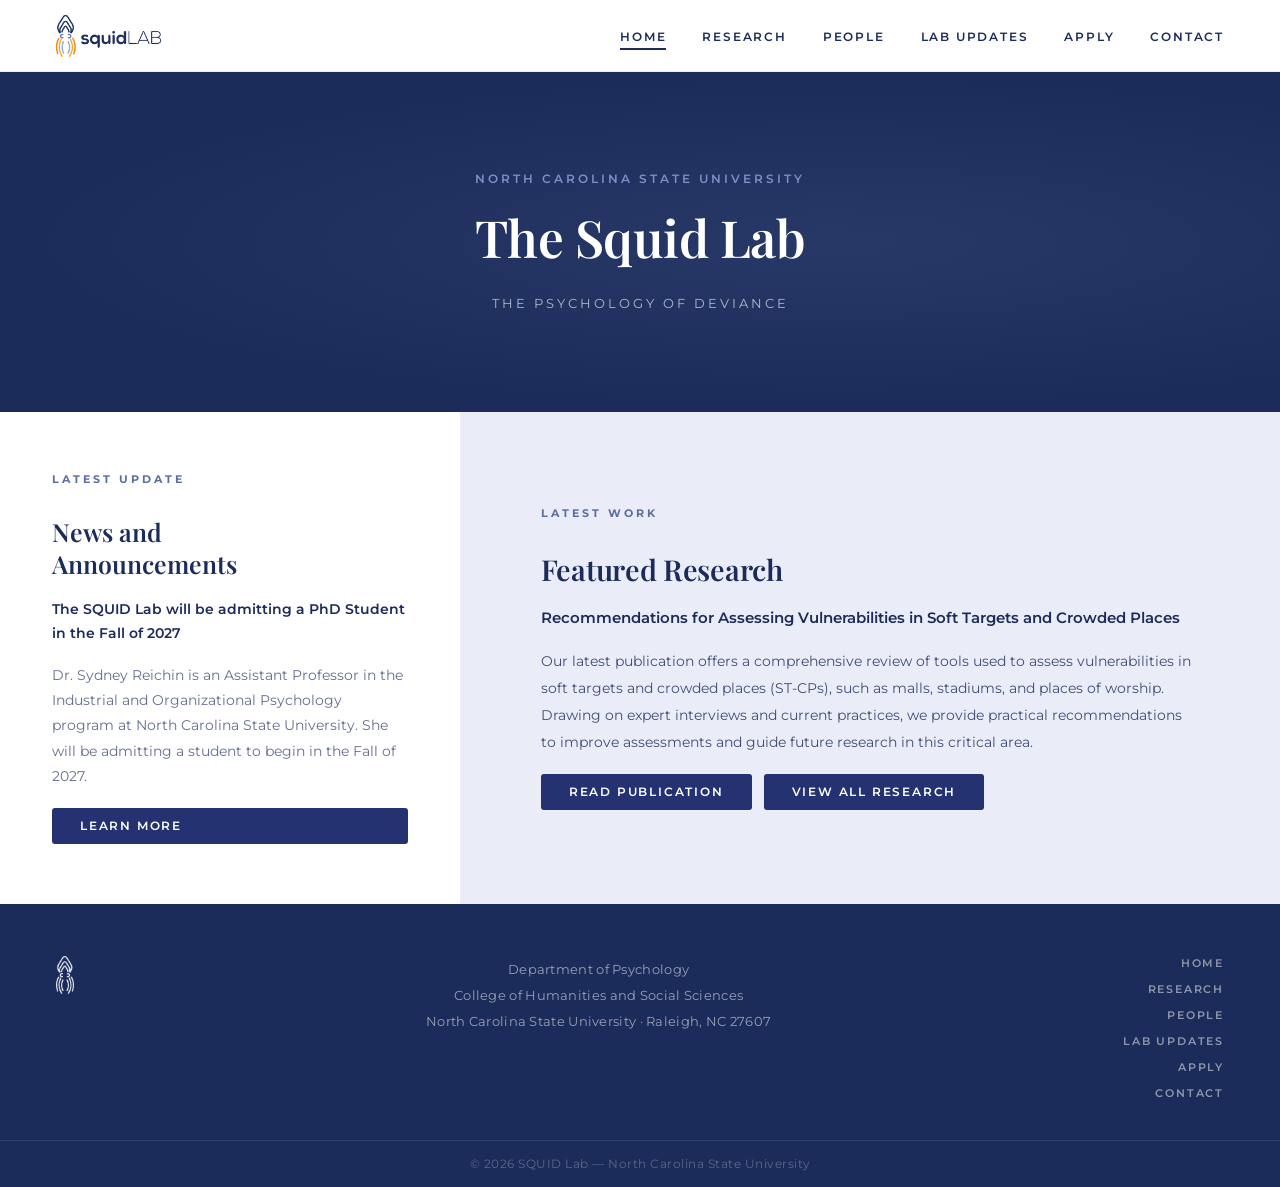
==== commit 707c0ac3: "Remove period from hero tagline Co-Authored-By: Claude Sonnet 4.6 <noreply@anthropic.com>" ====
--- a/index.html
+++ b/index.html
@@ -31,7 +31,7 @@
     <div class="hero-content">
       <span class="hero-label">North Carolina State University</span>
       <h1>The Squid Lab</h1>
-      <p class="hero-tagline"><span class="tagline-statement">The Psychology of Deviance.</span></p>
+      <p class="hero-tagline"><span class="tagline-statement">The Psychology of Deviance</span></p>
     </div>
   </section>
 
--- a/css/style.css
+++ b/css/style.css
@@ -260,11 +260,12 @@
 }
 
 .tagline-statement {
-  font-family: var(--serif);
-  font-size: 1.55rem;
-  font-weight: 600;
-  color: white;
-  letter-spacing: -0.3px;
+  font-family: var(--sans);
+  font-size: 0.82rem;
+  font-weight: 400;
+  color: rgba(255,255,255,0.65);
+  letter-spacing: 3px;
+  text-transform: uppercase;
   line-height: 1.3;
 }
 
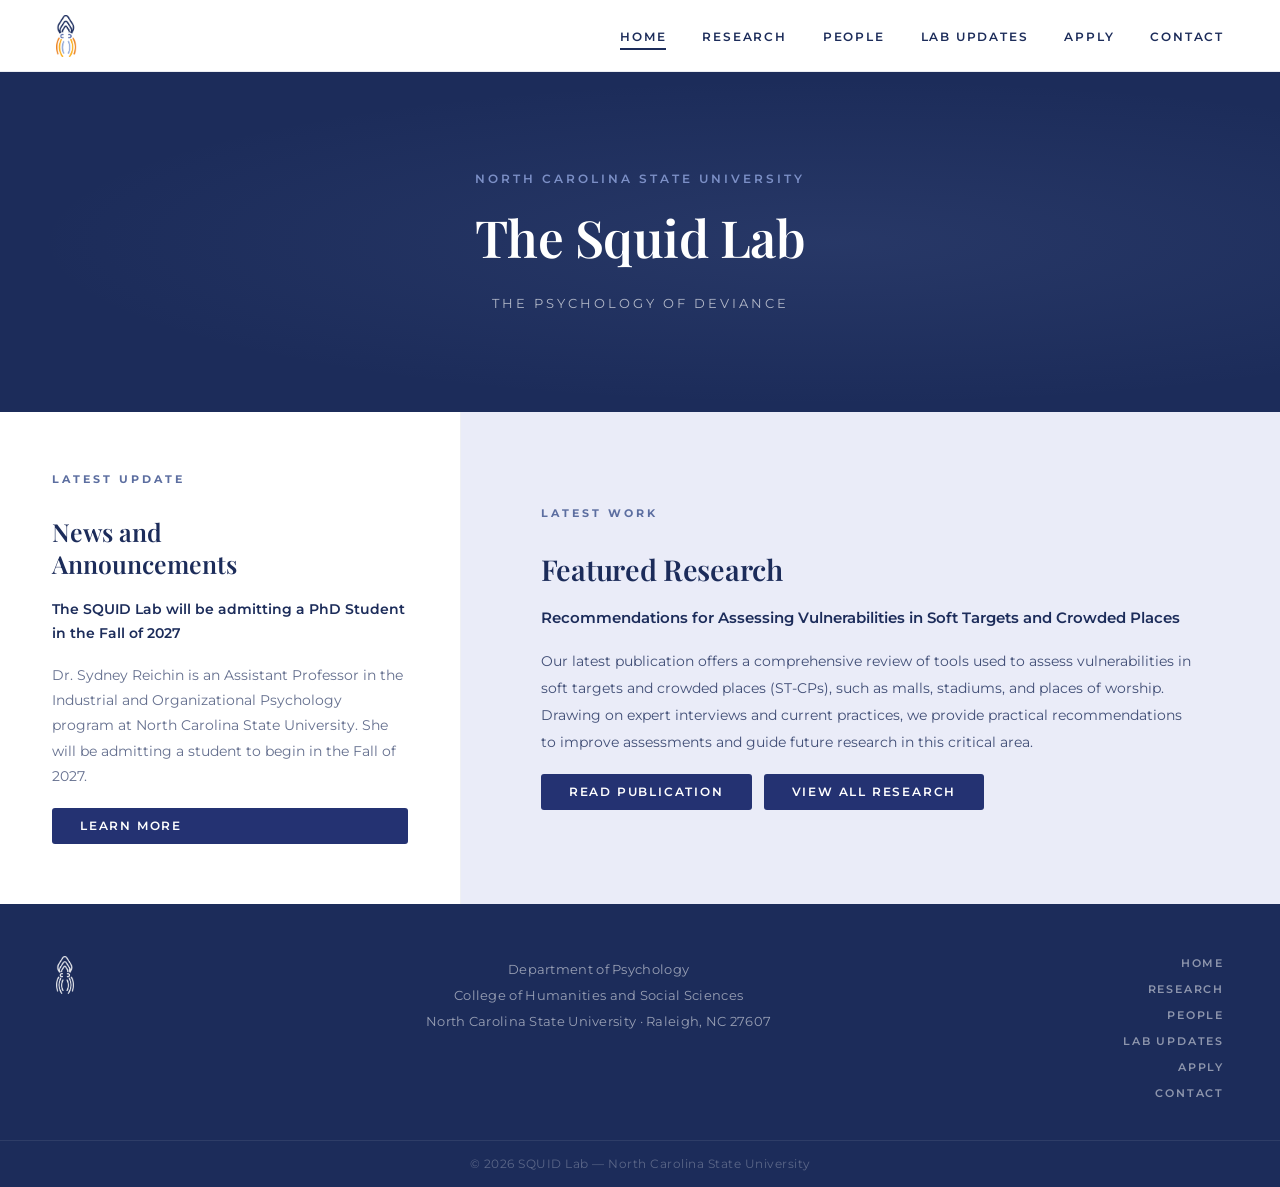
==== commit 294f493c: "Replace nav logo with icon-only colorful squid across all pages Co-Authored-By: Claude Sonnet 4.6 <n" ====
--- a/index.html
+++ b/index.html
@@ -11,7 +11,7 @@
   <!-- ── NAV ── -->
   <nav>
     <a href="index.html" class="nav-logo">
-      <img src="files/logo-color.png" alt="SQUID Lab" class="nav-logo-img" />
+      <img src="files/logo-icon.png" alt="SQUID Lab" class="nav-logo-img" />
     </a>
     <div class="hamburger" id="hamburger" onclick="toggleNav()">
       <span></span><span></span><span></span>
@@ -31,7 +31,7 @@
     <div class="hero-content">
       <span class="hero-label">North Carolina State University</span>
       <h1>The Squid Lab</h1>
-      <p class="hero-tagline"><span class="tagline-statement">The Psychology of Deviance</span></p>
+      <p class="hero-tagline tagline-statement">The Psychology of Deviance</p>
     </div>
   </section>
 
--- a/css/style.css
+++ b/css/style.css
@@ -130,6 +130,7 @@
 .btn-navy  { background: var(--dark-navy);   color: white; }
 
 .btn-group { display: flex; gap: 12px; flex-wrap: wrap; }
+.btn-sm { font-size: 0.65rem; }
 
 /* ══════════════════════════════
    FOOTER
@@ -245,21 +246,6 @@
 
 .hero-tagline {
   margin-top: 24px;
-  display: flex;
-  flex-direction: column;
-  align-items: center;
-  gap: 6px;
-}
-
-.tagline-lead {
-  font-size: 0.78rem;
-  font-weight: 500;
-  letter-spacing: 3px;
-  text-transform: uppercase;
-  color: rgba(255,255,255,0.45);
-}
-
-.tagline-statement {
   font-family: var(--sans);
   font-size: 0.82rem;
   font-weight: 400;
@@ -393,6 +379,8 @@
 
 .banner-slate { background: var(--slate-blue); }
 .banner-navy  { background: var(--dark-navy); }
+
+.link-navy { color: var(--dark-navy); }
 
 .banner-sub {
   color: rgba(255,255,255,0.75);
@@ -620,8 +608,6 @@
 
 .research-focus { display: flex; min-height: 340px; }
 
-.research-focus-left { display: none; }
-
 .research-focus-right {
   background: var(--very-light);
   color: var(--dark-navy);
@@ -685,9 +671,6 @@
 .research-streams li:hover {
   padding-left: 28px;
 }
-.research-streams li:nth-child(1):hover { border-left-color: var(--amber); }
-.research-streams li:nth-child(2):hover { border-left-color: var(--orange); }
-.research-streams li:nth-child(3):hover { border-left-color: var(--slate-blue); }
 
 .research-streams li a {
   color: inherit;
@@ -968,7 +951,6 @@
   transition: transform 0.3s ease;
 }
 
-.inside-lab-item .lab-img.clickable { cursor: pointer; }
 .inside-lab-item a:hover .lab-img img { transform: scale(1.03); }
 
 .inside-lab-team { display: flex; justify-content: center; }
@@ -1339,7 +1321,6 @@
   .member-photo { width: 220px; height: 220px; }
 
   .research-focus { flex-direction: column; }
-  .research-focus-left { display: none; }
   .research-focus-right { width: 100%; padding: 48px 28px; }
 
   /* On mobile: stack image above content, remove clip-path */
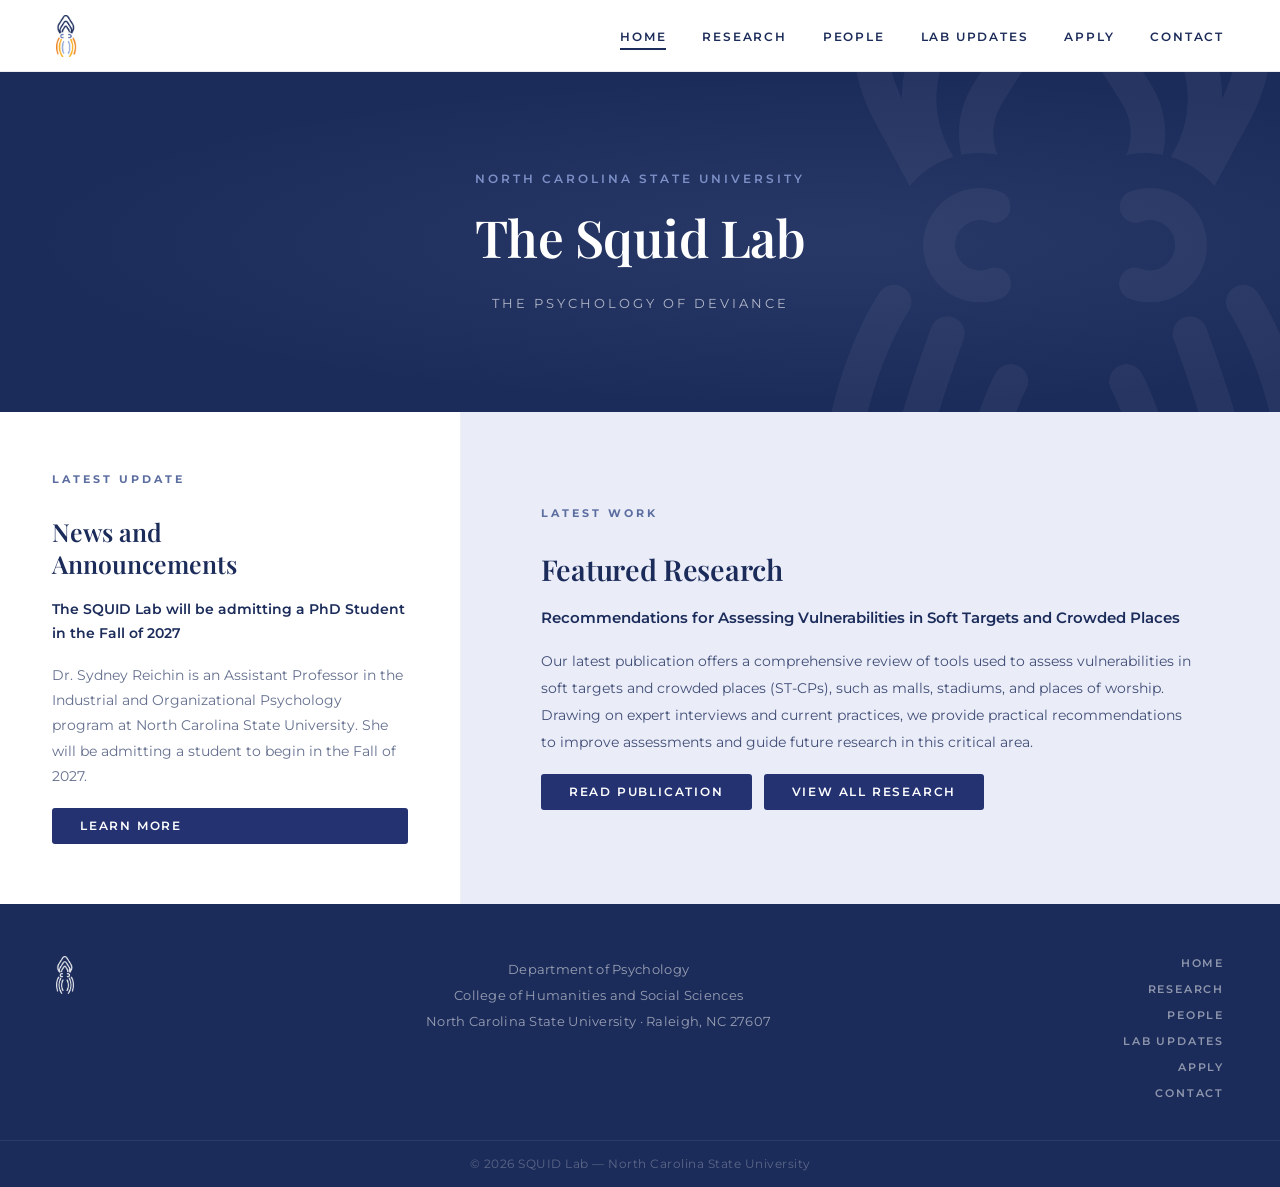
==== commit e8b17adc: "Add transparent squid watermark to hero background Co-Authored-By: Claude Sonnet 4.6 <noreply@anthro" ====
--- a/index.html
+++ b/index.html
@@ -28,6 +28,7 @@
 
   <!-- ── HERO ── -->
   <section class="hero">
+    <img src="files/logo-icon.png" alt="" class="hero-squid-watermark" aria-hidden="true" />
     <div class="hero-content">
       <span class="hero-label">North Carolina State University</span>
       <h1>The Squid Lab</h1>
--- a/css/style.css
+++ b/css/style.css
@@ -200,6 +200,18 @@
   overflow: hidden;
 }
 
+.hero-squid-watermark {
+  position: absolute;
+  width: 520px;
+  opacity: 0.045;
+  right: -60px;
+  top: 50%;
+  transform: translateY(-50%);
+  pointer-events: none;
+  user-select: none;
+  filter: brightness(0) invert(1);
+}
+
 .hero::before {
   content: '';
   position: absolute;
@@ -1306,6 +1318,10 @@
 
   .hero { padding: 64px 28px; min-height: unset; }
   .hero-content h1 { font-size: 2.1rem; }
+
+  .page-banner::after,
+  .contact-banner::after,
+  .app-header::after { display: none; }
 
   .home-split { flex-direction: column; }
   .home-news, .home-featured { width: 100%; }
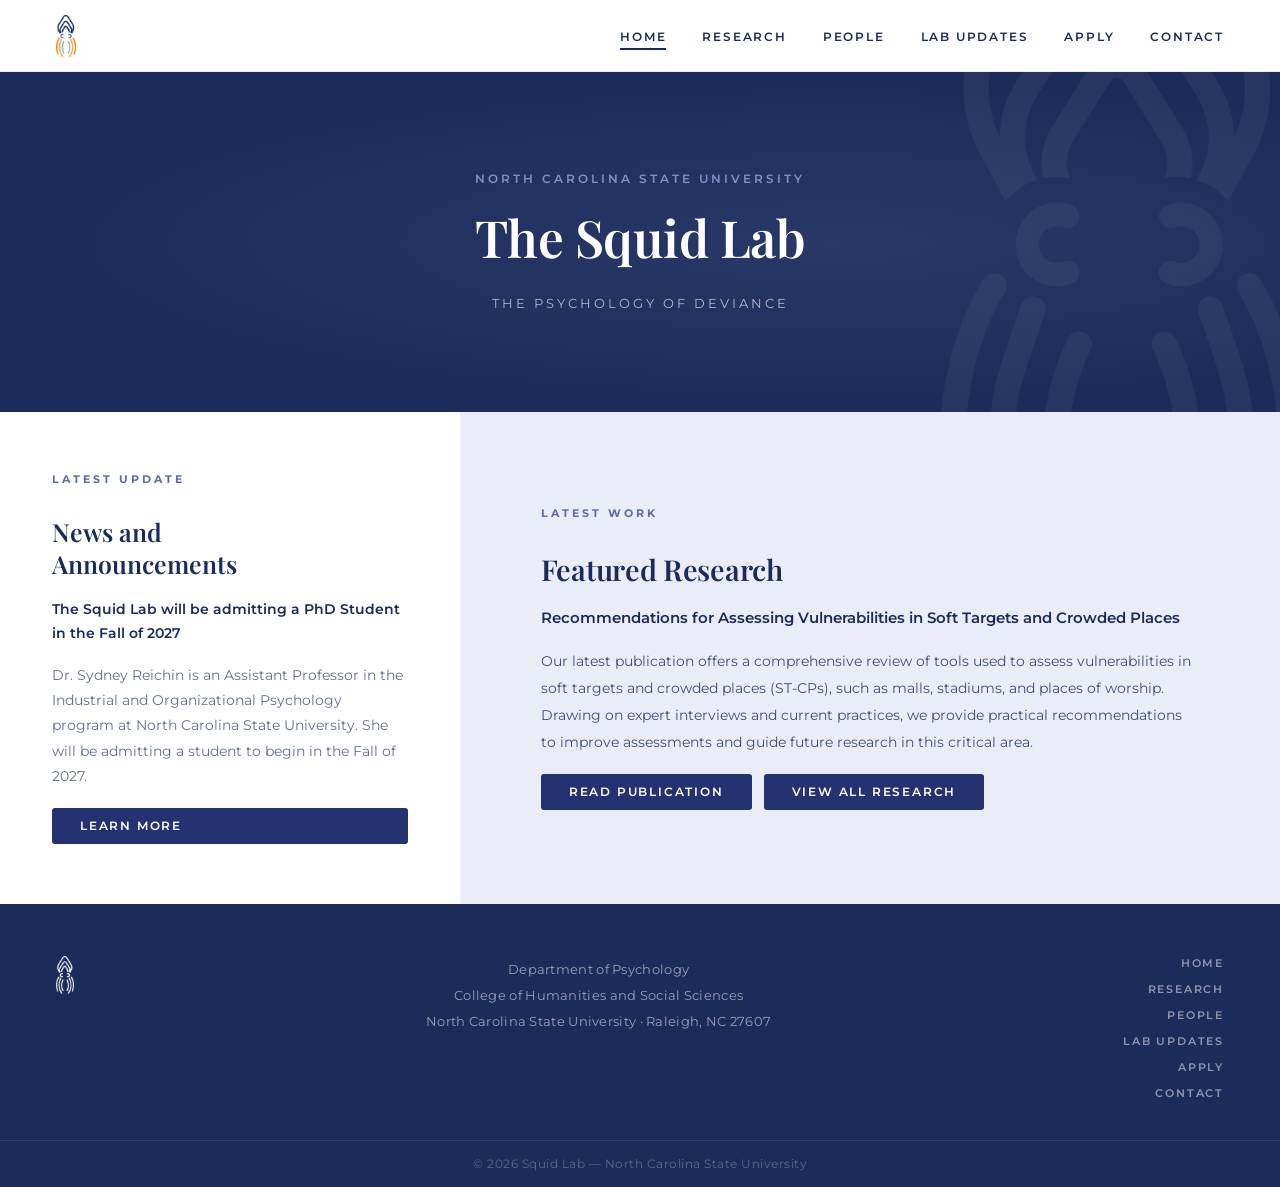
==== commit cda1486e: "Standardize to 'Squid Lab' throughout — drop all-caps SQUID Co-Authored-By: Claude Sonnet 4.6 <norep" ====
--- a/index.html
+++ b/index.html
@@ -3,7 +3,7 @@
 <head>
   <meta charset="UTF-8" />
   <meta name="viewport" content="width=device-width, initial-scale=1.0" />
-  <title>SQUID Lab</title>
+  <title>Squid Lab</title>
   <link rel="stylesheet" href="css/style.css" />
 </head>
 <body>
@@ -11,7 +11,7 @@
   <!-- ── NAV ── -->
   <nav>
     <a href="index.html" class="nav-logo">
-      <img src="files/logo-icon.png" alt="SQUID Lab" class="nav-logo-img" />
+      <img src="files/logo-icon.png" alt="Squid Lab" class="nav-logo-img" />
     </a>
     <div class="hamburger" id="hamburger" onclick="toggleNav()">
       <span></span><span></span><span></span>
@@ -44,7 +44,7 @@
       <span class="section-label">Latest Update</span>
       <h2>News and<br>Announcements</h2>
 
-      <p class="ann-title">The SQUID Lab will be admitting a PhD Student in the Fall of 2027</p>
+      <p class="ann-title">The Squid Lab will be admitting a PhD Student in the Fall of 2027</p>
 
       <p class="ann-body">Dr. Sydney Reichin is an Assistant Professor in the Industrial and Organizational Psychology program at North Carolina State University. She will be admitting a student to begin in the Fall of 2027.</p>
 
@@ -68,7 +68,7 @@
   <footer>
     <div class="footer-inner">
       <div class="footer-logo-wrap">
-        <img src="files/logo-white.png" alt="SQUID Lab" />
+        <img src="files/logo-white.png" alt="Squid Lab" />
       </div>
       <div class="footer-col-center">
         <p>Department of Psychology</p>
@@ -85,7 +85,7 @@
       </nav>
     </div>
     <div class="footer-bottom">
-      <p>© 2026 SQUID Lab &mdash; North Carolina State University</p>
+      <p>© 2026 Squid Lab &mdash; North Carolina State University</p>
     </div>
   </footer>
 
--- a/css/style.css
+++ b/css/style.css
@@ -202,9 +202,9 @@
 
 .hero-squid-watermark {
   position: absolute;
-  width: 520px;
+  width: 380px;
   opacity: 0.045;
-  right: -60px;
+  right: -40px;
   top: 50%;
   transform: translateY(-50%);
   pointer-events: none;
@@ -1052,6 +1052,16 @@
 
 .app-wave { display: block; width: 100%; background: transparent; line-height: 0; }
 .app-wave svg { display: block; width: 100%; }
+
+.app-form-intro {
+  max-width: 620px;
+  margin: 0 auto 36px;
+  font-size: 0.92rem;
+  line-height: 1.8;
+  color: var(--dark-navy);
+  opacity: 0.8;
+  text-align: center;
+}
 
 .app-form-section {
   background: var(--very-light);
